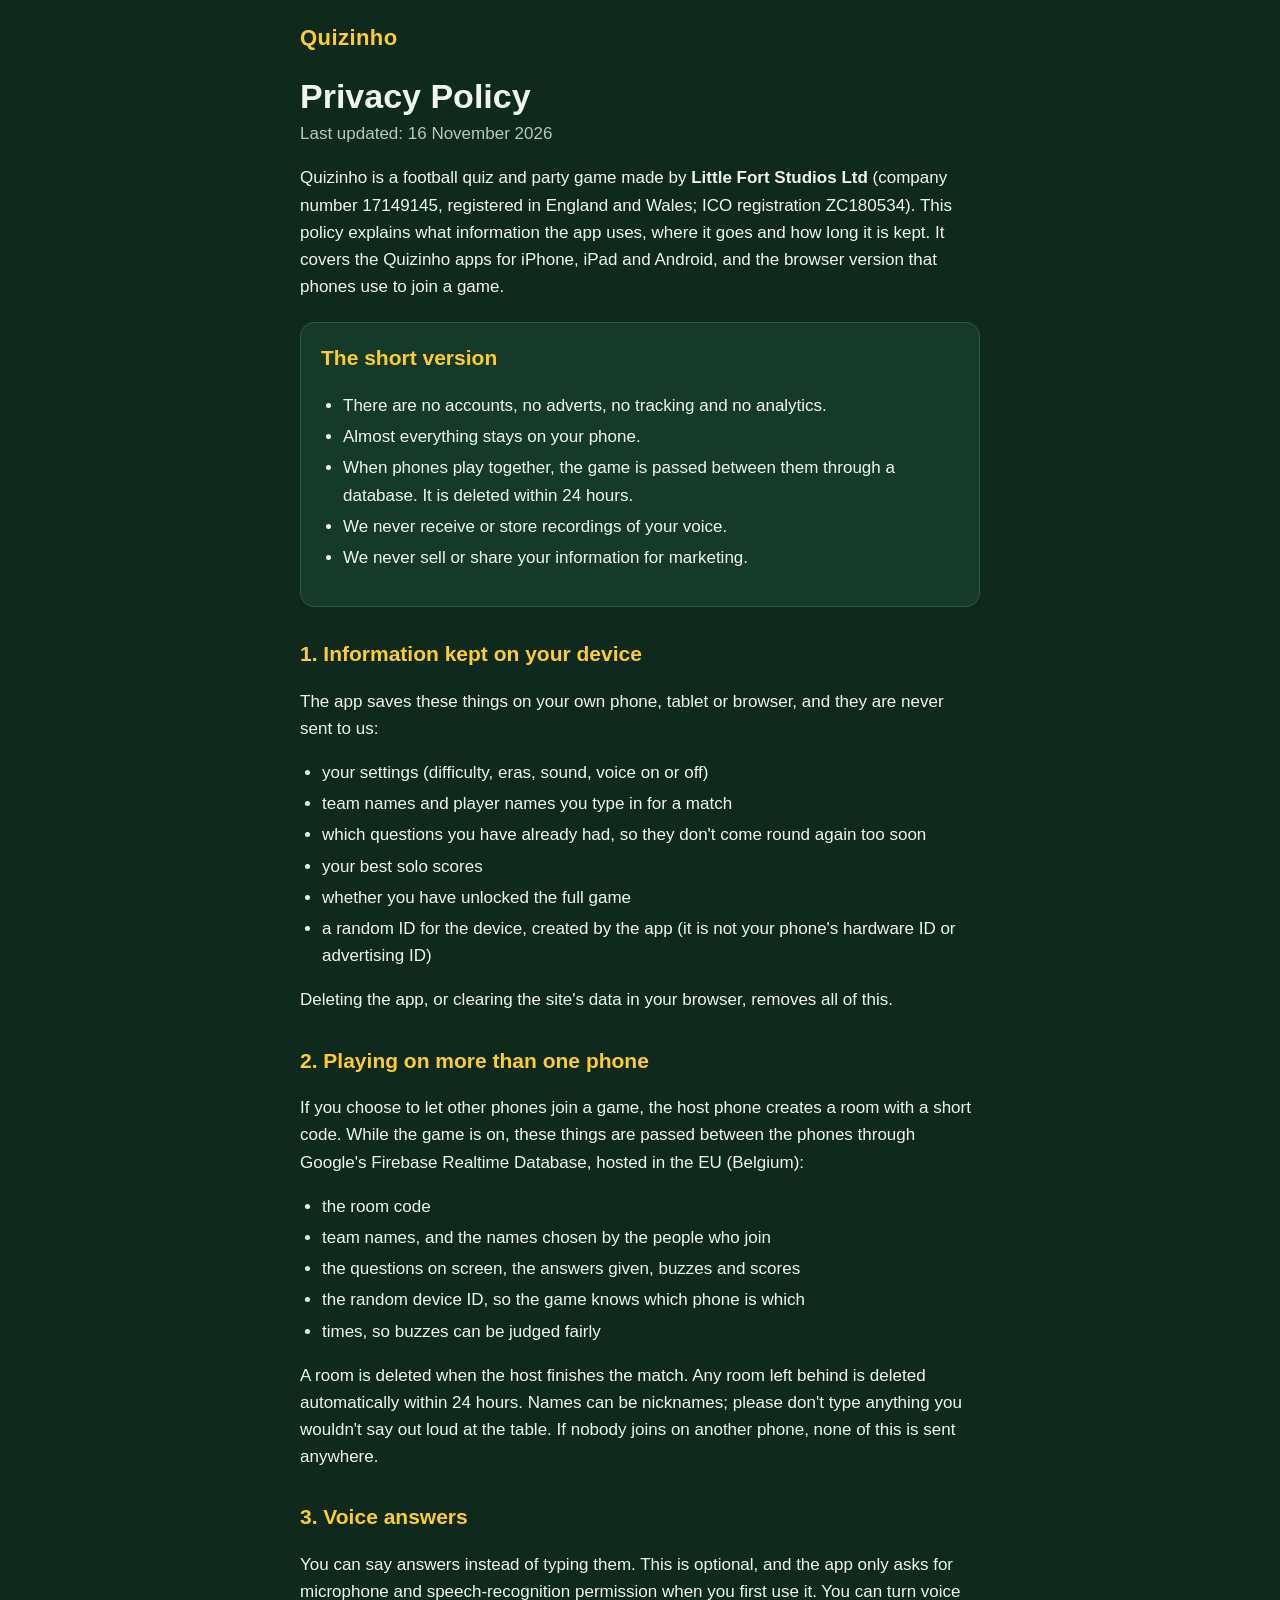
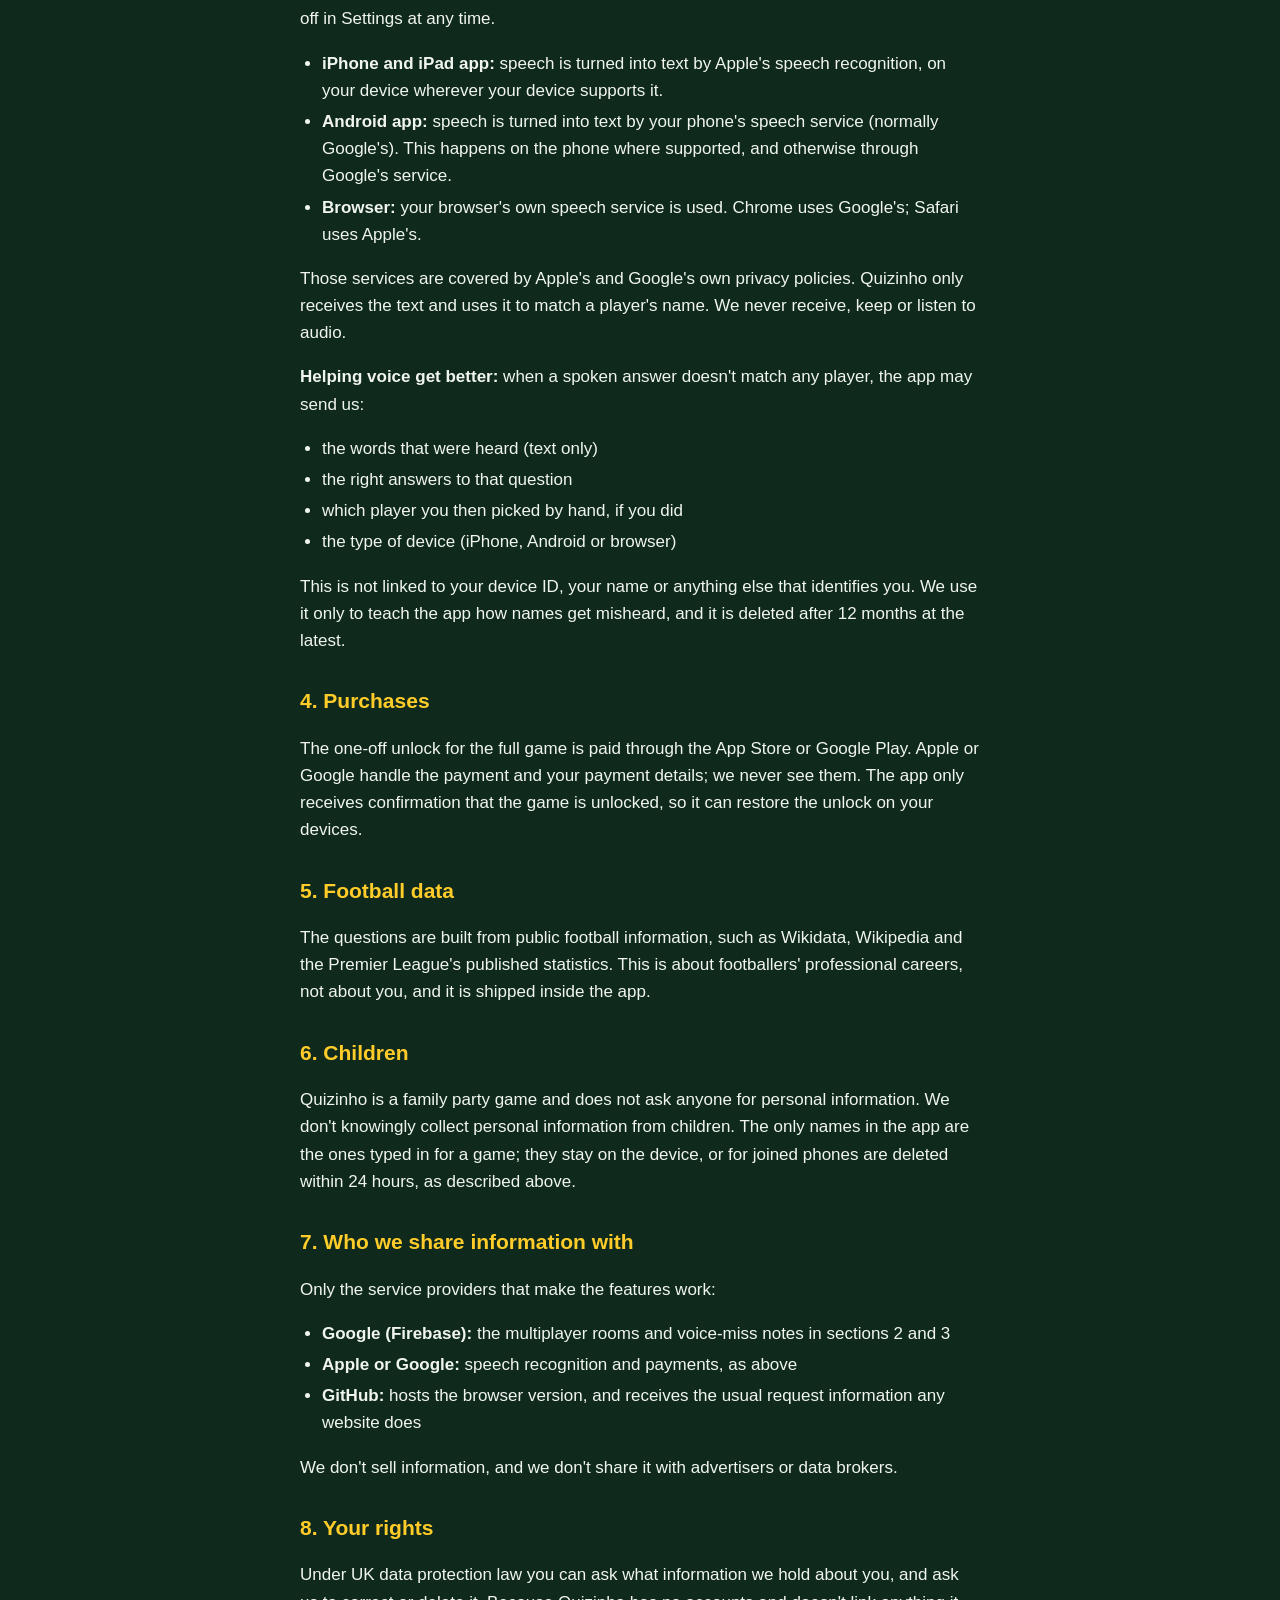
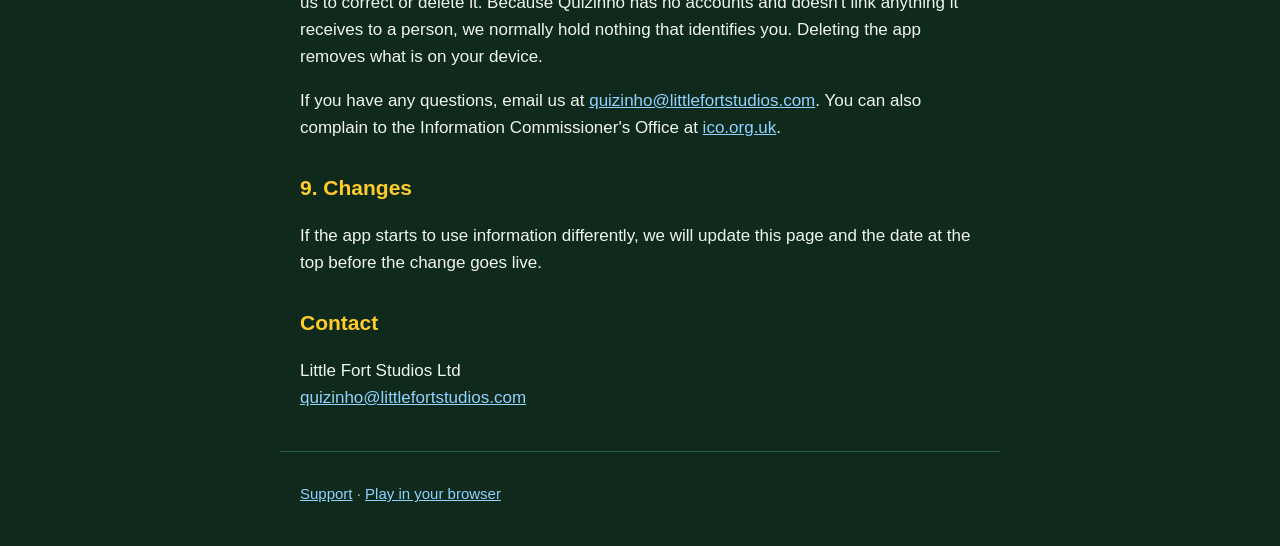
==== site/privacy/index.html @ f1d5c07c "Privacy policy and support pages (…/quizinho/privacy/, …/quizinho/support/); voice misses kept 12 mo" ====
<!doctype html>
<html lang="en-GB">
<head>
<meta charset="utf-8">
<meta name="viewport" content="width=device-width, initial-scale=1">
<title>Quizinho Privacy Policy</title>
<meta name="description" content="How Quizinho handles your information.">
<link rel="stylesheet" href="../site.css">
</head>
<body>
<header><a href="../support/" class="brand">Quizinho</a></header>
<main>
<h1>Privacy Policy</h1>
<p class="meta">Last updated: 16 November 2026</p>

<p>Quizinho is a football quiz and party game made by <strong>Little Fort Studios Ltd</strong> (company number 17149145, registered in England and Wales; ICO registration ZC180534). This policy explains what information the app uses, where it goes and how long it is kept. It covers the Quizinho apps for iPhone, iPad and Android, and the browser version that phones use to join a game.</p>

<div class="box">
<h2>The short version</h2>
<ul>
<li>There are no accounts, no adverts, no tracking and no analytics.</li>
<li>Almost everything stays on your phone.</li>
<li>When phones play together, the game is passed between them through a database. It is deleted within 24 hours.</li>
<li>We never receive or store recordings of your voice.</li>
<li>We never sell or share your information for marketing.</li>
</ul>
</div>

<h2>1. Information kept on your device</h2>
<p>The app saves these things on your own phone, tablet or browser, and they are never sent to us:</p>
<ul>
<li>your settings (difficulty, eras, sound, voice on or off)</li>
<li>team names and player names you type in for a match</li>
<li>which questions you have already had, so they don't come round again too soon</li>
<li>your best solo scores</li>
<li>whether you have unlocked the full game</li>
<li>a random ID for the device, created by the app (it is not your phone's hardware ID or advertising ID)</li>
</ul>
<p>Deleting the app, or clearing the site's data in your browser, removes all of this.</p>

<h2>2. Playing on more than one phone</h2>
<p>If you choose to let other phones join a game, the host phone creates a room with a short code. While the game is on, these things are passed between the phones through Google's Firebase Realtime Database, hosted in the EU (Belgium):</p>
<ul>
<li>the room code</li>
<li>team names, and the names chosen by the people who join</li>
<li>the questions on screen, the answers given, buzzes and scores</li>
<li>the random device ID, so the game knows which phone is which</li>
<li>times, so buzzes can be judged fairly</li>
</ul>
<p>A room is deleted when the host finishes the match. Any room left behind is deleted automatically within 24 hours. Names can be nicknames; please don't type anything you wouldn't say out loud at the table. If nobody joins on another phone, none of this is sent anywhere.</p>

<h2>3. Voice answers</h2>
<p>You can say answers instead of typing them. This is optional, and the app only asks for microphone and speech-recognition permission when you first use it. You can turn voice off in Settings at any time.</p>
<ul>
<li><strong>iPhone and iPad app:</strong> speech is turned into text by Apple's speech recognition, on your device wherever your device supports it.</li>
<li><strong>Android app:</strong> speech is turned into text by your phone's speech service (normally Google's). This happens on the phone where supported, and otherwise through Google's service.</li>
<li><strong>Browser:</strong> your browser's own speech service is used. Chrome uses Google's; Safari uses Apple's.</li>
</ul>
<p>Those services are covered by Apple's and Google's own privacy policies. Quizinho only receives the text and uses it to match a player's name. We never receive, keep or listen to audio.</p>
<p><strong>Helping voice get better:</strong> when a spoken answer doesn't match any player, the app may send us:</p>
<ul>
<li>the words that were heard (text only)</li>
<li>the right answers to that question</li>
<li>which player you then picked by hand, if you did</li>
<li>the type of device (iPhone, Android or browser)</li>
</ul>
<p>This is not linked to your device ID, your name or anything else that identifies you. We use it only to teach the app how names get misheard, and it is deleted after 12 months at the latest.</p>

<h2>4. Purchases</h2>
<p>The one-off unlock for the full game is paid through the App Store or Google Play. Apple or Google handle the payment and your payment details; we never see them. The app only receives confirmation that the game is unlocked, so it can restore the unlock on your devices.</p>

<h2>5. Football data</h2>
<p>The questions are built from public football information, such as Wikidata, Wikipedia and the Premier League's published statistics. This is about footballers' professional careers, not about you, and it is shipped inside the app.</p>

<h2>6. Children</h2>
<p>Quizinho is a family party game and does not ask anyone for personal information. We don't knowingly collect personal information from children. The only names in the app are the ones typed in for a game; they stay on the device, or for joined phones are deleted within 24 hours, as described above.</p>

<h2>7. Who we share information with</h2>
<p>Only the service providers that make the features work:</p>
<ul>
<li><strong>Google (Firebase):</strong> the multiplayer rooms and voice-miss notes in sections 2 and 3</li>
<li><strong>Apple or Google:</strong> speech recognition and payments, as above</li>
<li><strong>GitHub:</strong> hosts the browser version, and receives the usual request information any website does</li>
</ul>
<p>We don't sell information, and we don't share it with advertisers or data brokers.</p>

<h2>8. Your rights</h2>
<p>Under UK data protection law you can ask what information we hold about you, and ask us to correct or delete it. Because Quizinho has no accounts and doesn't link anything it receives to a person, we normally hold nothing that identifies you. Deleting the app removes what is on your device.</p>
<p>If you have any questions, email us at <a href="mailto:quizinho@littlefortstudios.com">quizinho@littlefortstudios.com</a>. You can also complain to the Information Commissioner's Office at <a href="https://ico.org.uk">ico.org.uk</a>.</p>

<h2>9. Changes</h2>
<p>If the app starts to use information differently, we will update this page and the date at the top before the change goes live.</p>

<h2>Contact</h2>
<p>Little Fort Studios Ltd<br><a href="mailto:quizinho@littlefortstudios.com">quizinho@littlefortstudios.com</a></p>
</main>
<footer><a href="../support/">Support</a> · <a href="../">Play in your browser</a></footer>
</body>
</html>
---- site/site.css ----
:root {
  --bg: #0f2a1d;
  --panel: #163a29;
  --line: #2b5a43;
  --text: #f1f5ef;
  --muted: #b7c8bc;
  --accent: #ffcc29;
  --link: #8fd3ff;
}
* { box-sizing: border-box; }
body {
  margin: 0;
  background: var(--bg);
  color: var(--text);
  font: 17px/1.6 -apple-system, BlinkMacSystemFont, "Segoe UI", Roboto, Helvetica, Arial, sans-serif;
}
header, main, footer {
  max-width: 720px;
  margin: 0 auto;
  padding-left: max(20px, env(safe-area-inset-left));
  padding-right: max(20px, env(safe-area-inset-right));
}
header { padding-top: 20px; padding-bottom: 4px; }
.brand { color: var(--accent); font-weight: 800; font-size: 22px; letter-spacing: .02em; text-decoration: none; }
h1 { font-size: 34px; line-height: 1.15; margin: 18px 0 4px; }
h2 { font-size: 21px; margin: 30px 0 8px; color: var(--accent); }
.box h2 { margin-top: 0; }
.meta { color: var(--muted); margin-top: 0; }
.lead { color: var(--muted); font-size: 18px; }
a { color: var(--link); }
ul { padding-left: 22px; }
li { margin: 4px 0; }
.box {
  background: var(--panel);
  border: 1px solid var(--line);
  border-radius: 14px;
  padding: 18px 20px;
  margin: 22px 0;
}
details {
  background: var(--panel);
  border: 1px solid var(--line);
  border-radius: 12px;
  padding: 12px 16px;
  margin: 10px 0;
}
summary { cursor: pointer; font-weight: 700; }
details p { margin: 10px 0 2px; color: var(--muted); }
footer { padding-top: 30px; padding-bottom: 40px; color: var(--muted); font-size: 15px; border-top: 1px solid var(--line); margin-top: 40px; }
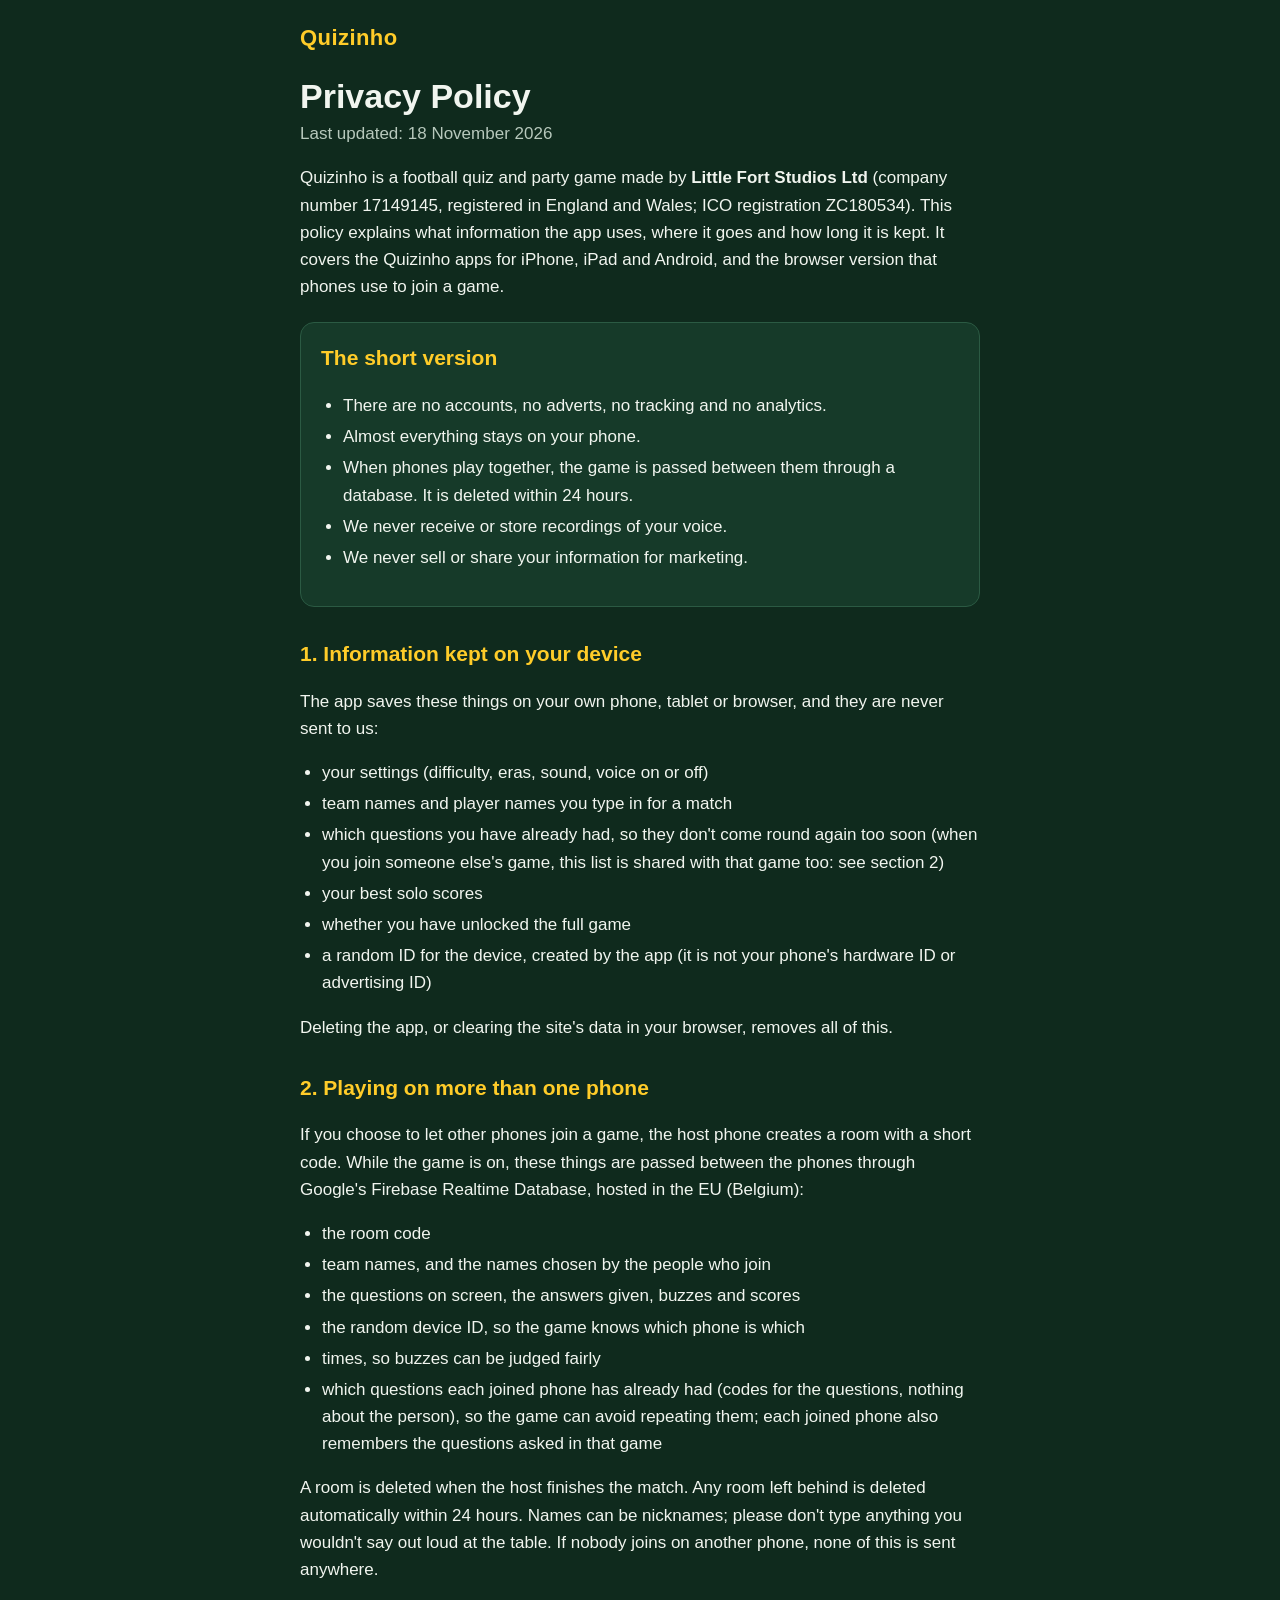
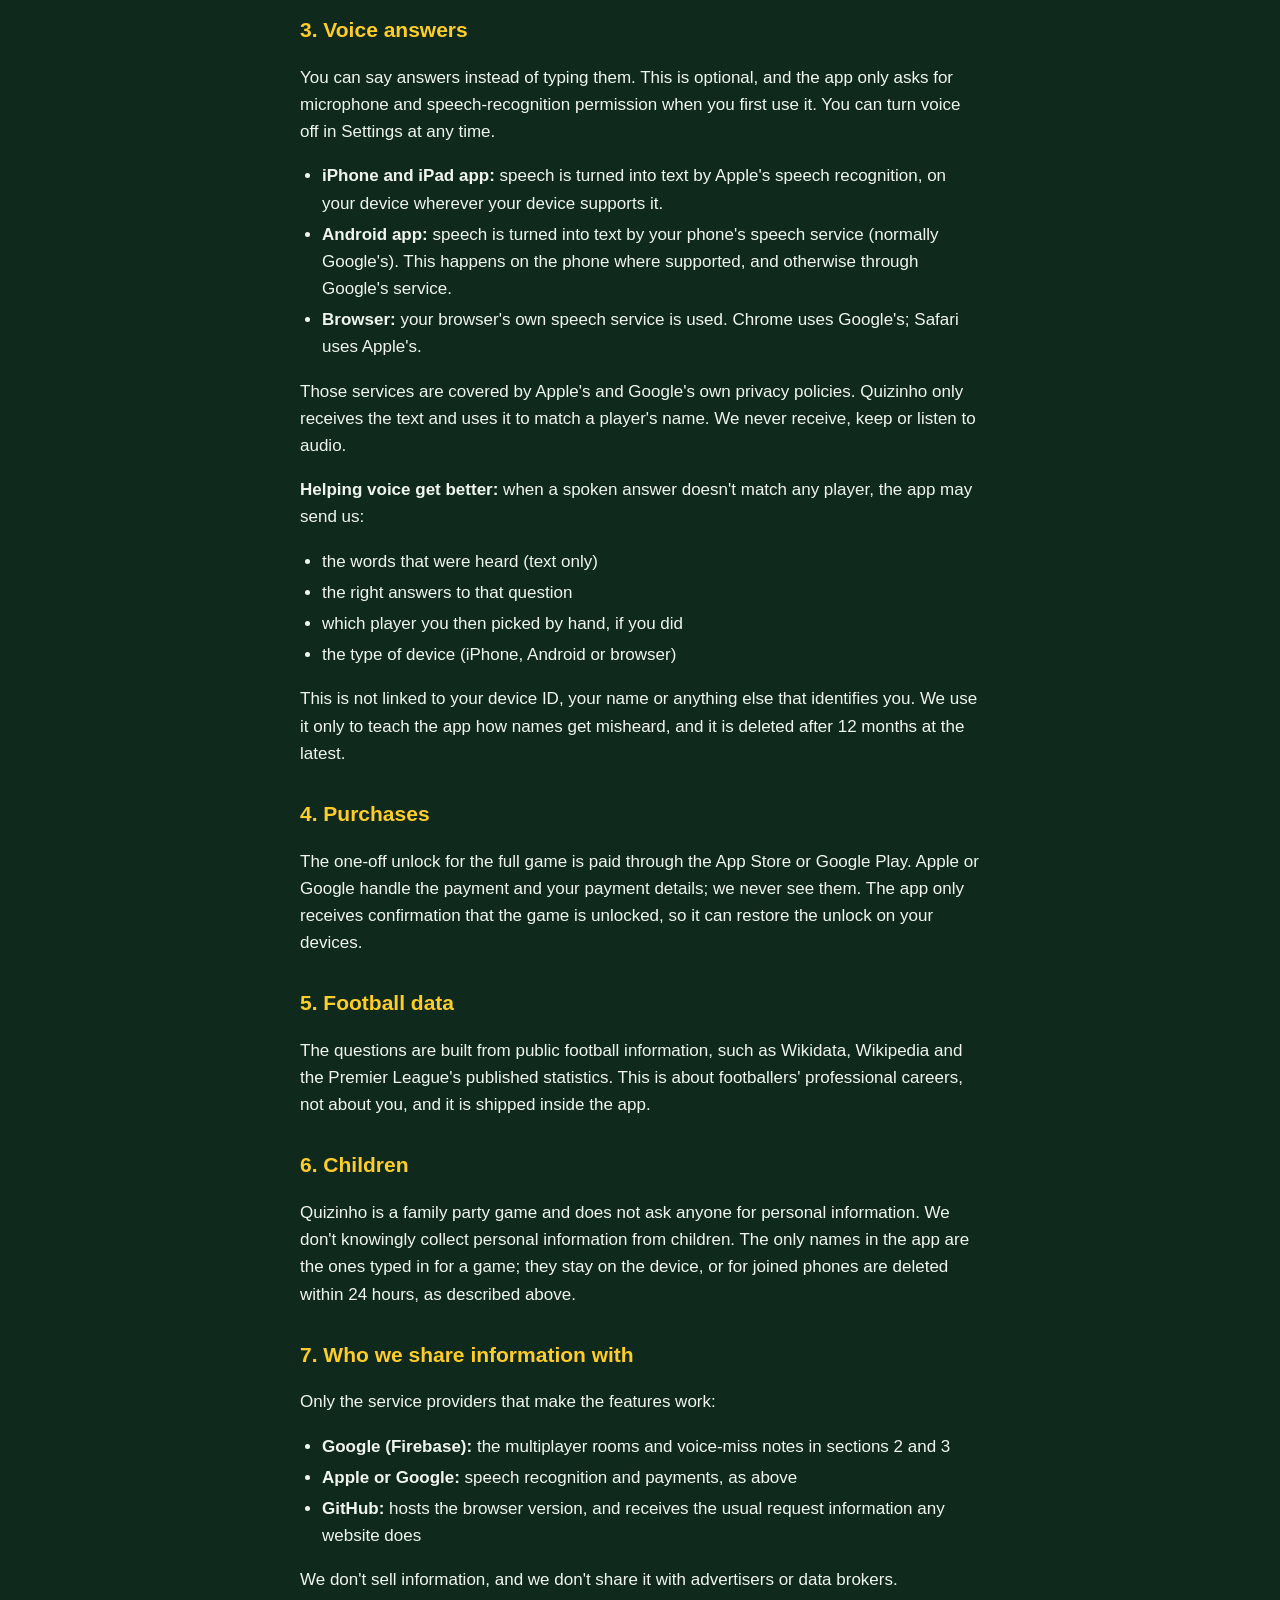
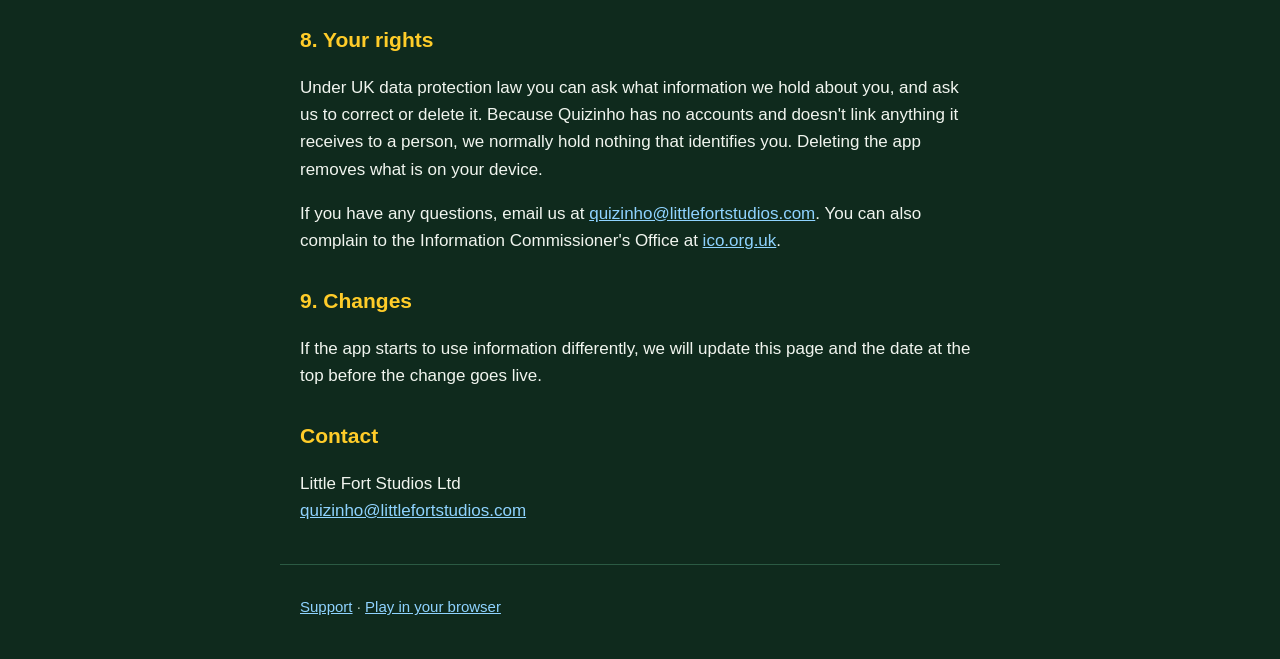
==== commit ac914720: "Privacy policy: joined phones share which questions they've had with the game Co-Authored-By: Claude" ====
--- a/site/privacy/index.html
+++ b/site/privacy/index.html
@@ -11,7 +11,7 @@
 <header><a href="../support/" class="brand">Quizinho</a></header>
 <main>
 <h1>Privacy Policy</h1>
-<p class="meta">Last updated: 16 November 2026</p>
+<p class="meta">Last updated: 18 November 2026</p>
 
 <p>Quizinho is a football quiz and party game made by <strong>Little Fort Studios Ltd</strong> (company number 17149145, registered in England and Wales; ICO registration ZC180534). This policy explains what information the app uses, where it goes and how long it is kept. It covers the Quizinho apps for iPhone, iPad and Android, and the browser version that phones use to join a game.</p>
 
@@ -31,7 +31,7 @@
 <ul>
 <li>your settings (difficulty, eras, sound, voice on or off)</li>
 <li>team names and player names you type in for a match</li>
-<li>which questions you have already had, so they don't come round again too soon</li>
+<li>which questions you have already had, so they don't come round again too soon (when you join someone else's game, this list is shared with that game too: see section 2)</li>
 <li>your best solo scores</li>
 <li>whether you have unlocked the full game</li>
 <li>a random ID for the device, created by the app (it is not your phone's hardware ID or advertising ID)</li>
@@ -46,6 +46,7 @@
 <li>the questions on screen, the answers given, buzzes and scores</li>
 <li>the random device ID, so the game knows which phone is which</li>
 <li>times, so buzzes can be judged fairly</li>
+<li>which questions each joined phone has already had (codes for the questions, nothing about the person), so the game can avoid repeating them; each joined phone also remembers the questions asked in that game</li>
 </ul>
 <p>A room is deleted when the host finishes the match. Any room left behind is deleted automatically within 24 hours. Names can be nicknames; please don't type anything you wouldn't say out loud at the table. If nobody joins on another phone, none of this is sent anywhere.</p>
 
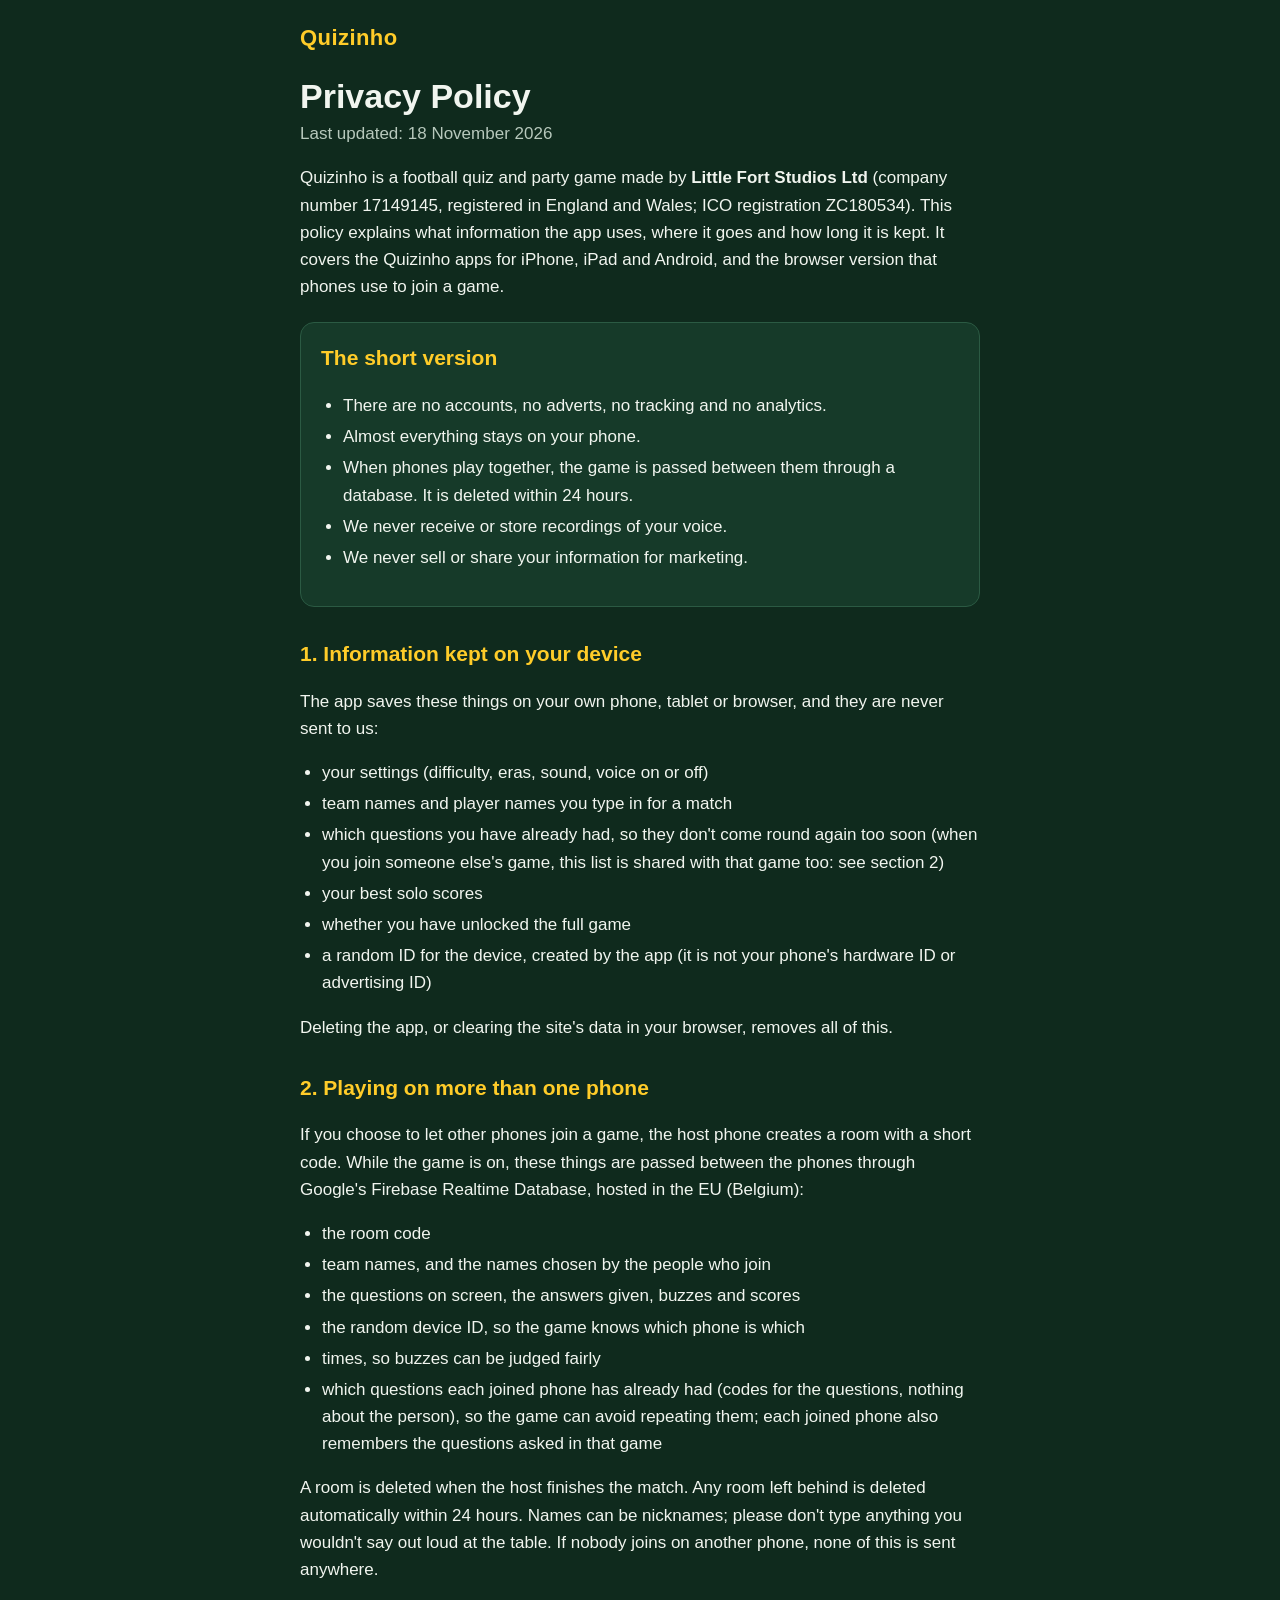
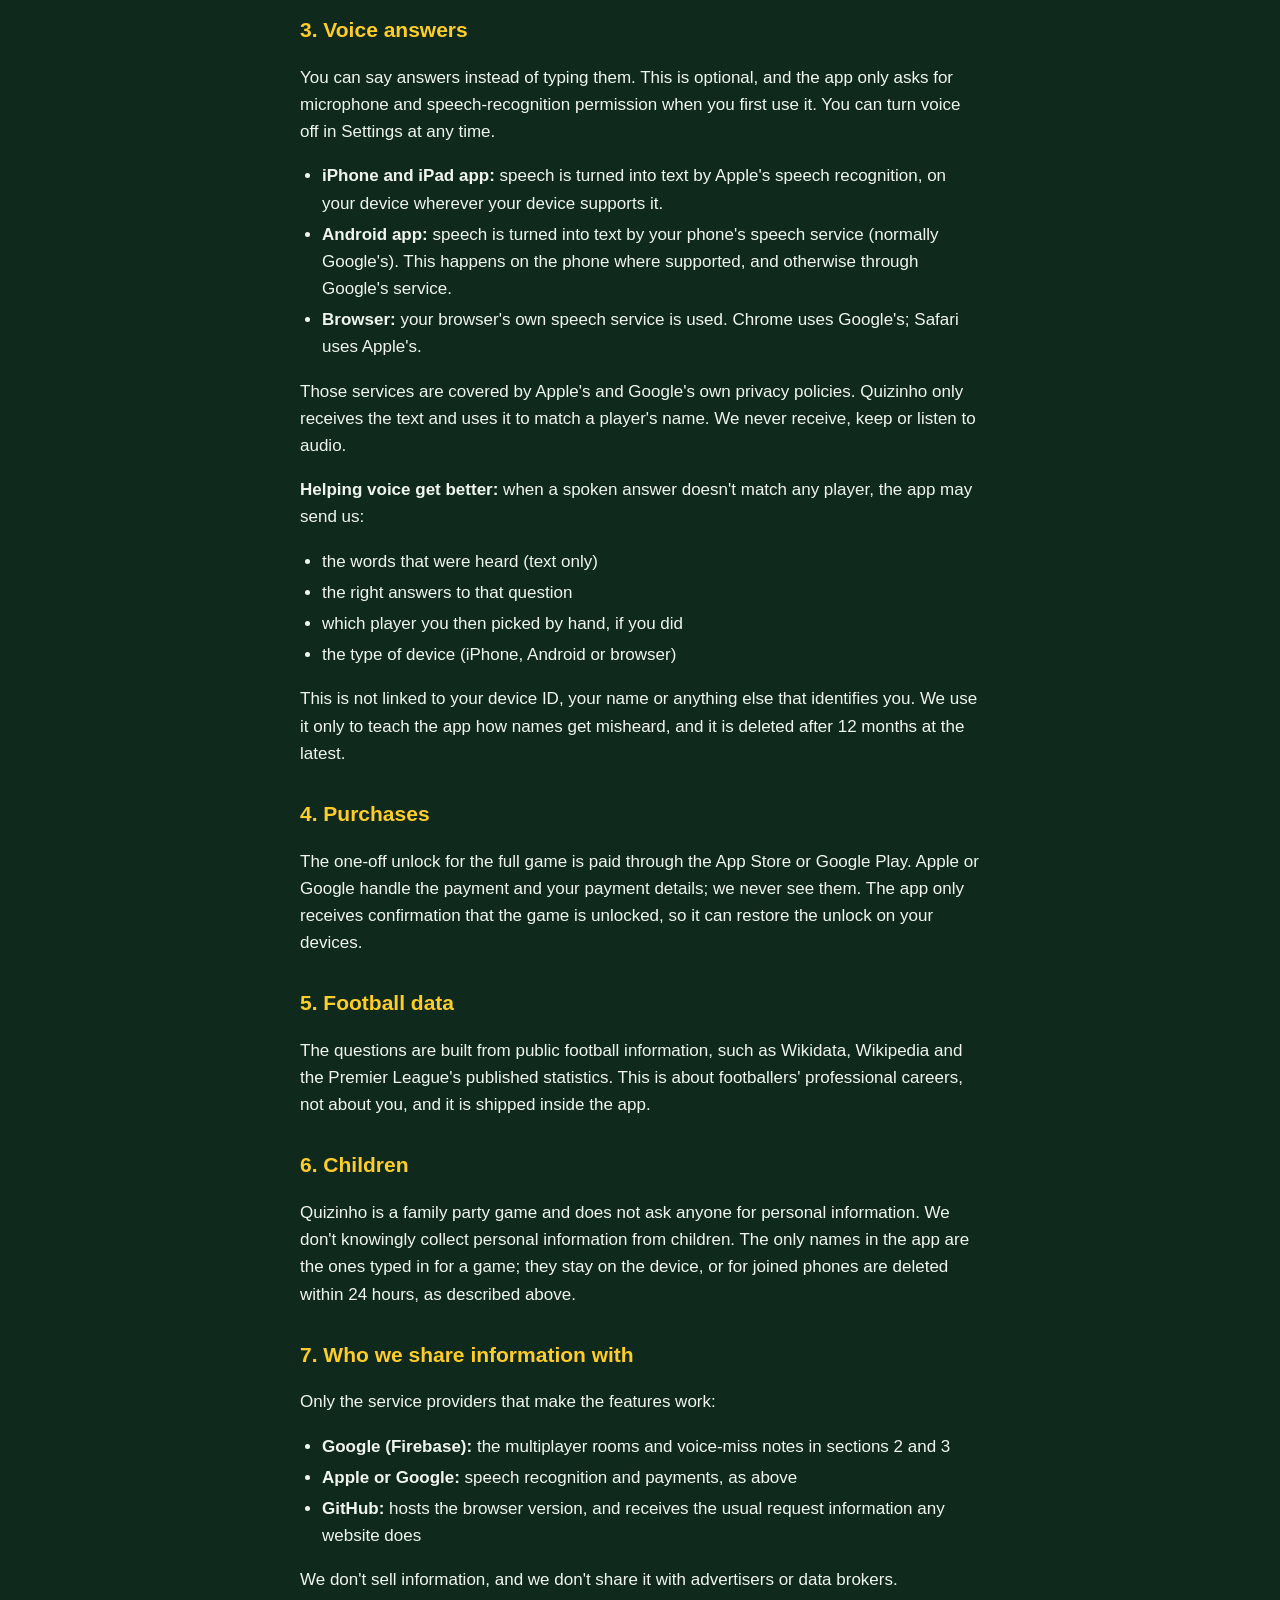
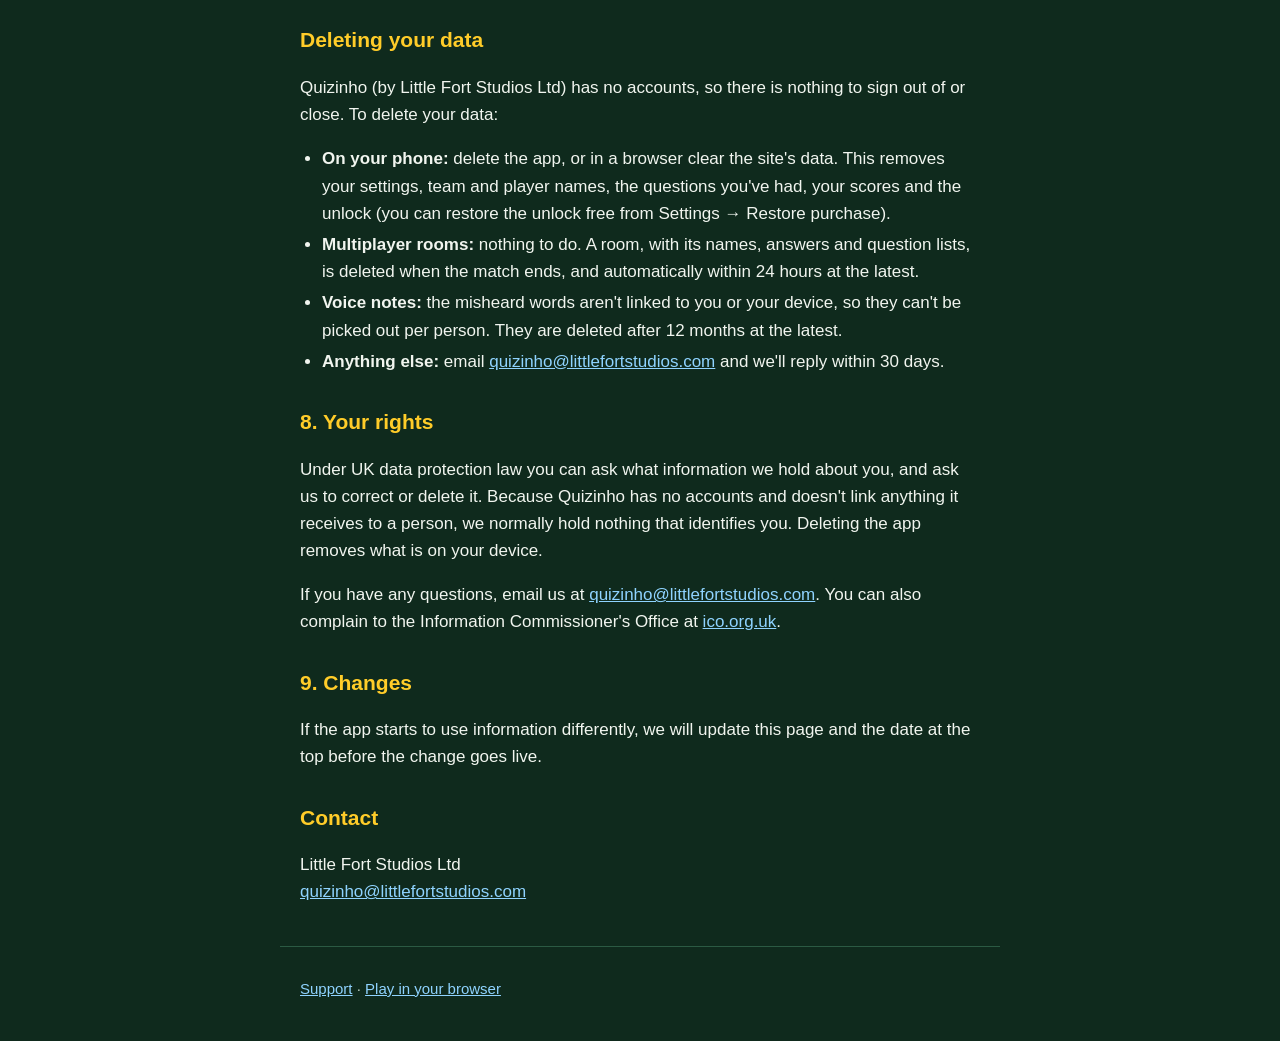
==== commit ec587233: "Privacy policy: a Deleting your data section (Play's data deletion link) Co-Authored-By: Claude Opus" ====
--- a/site/privacy/index.html
+++ b/site/privacy/index.html
@@ -85,6 +85,15 @@
 </ul>
 <p>We don't sell information, and we don't share it with advertisers or data brokers.</p>
 
+<h2 id="delete">Deleting your data</h2>
+<p>Quizinho (by Little Fort Studios Ltd) has no accounts, so there is nothing to sign out of or close. To delete your data:</p>
+<ul>
+<li><strong>On your phone:</strong> delete the app, or in a browser clear the site's data. This removes your settings, team and player names, the questions you've had, your scores and the unlock (you can restore the unlock free from Settings → Restore purchase).</li>
+<li><strong>Multiplayer rooms:</strong> nothing to do. A room, with its names, answers and question lists, is deleted when the match ends, and automatically within 24 hours at the latest.</li>
+<li><strong>Voice notes:</strong> the misheard words aren't linked to you or your device, so they can't be picked out per person. They are deleted after 12 months at the latest.</li>
+<li><strong>Anything else:</strong> email <a href="mailto:quizinho@littlefortstudios.com">quizinho@littlefortstudios.com</a> and we'll reply within 30 days.</li>
+</ul>
+
 <h2>8. Your rights</h2>
 <p>Under UK data protection law you can ask what information we hold about you, and ask us to correct or delete it. Because Quizinho has no accounts and doesn't link anything it receives to a person, we normally hold nothing that identifies you. Deleting the app removes what is on your device.</p>
 <p>If you have any questions, email us at <a href="mailto:quizinho@littlefortstudios.com">quizinho@littlefortstudios.com</a>. You can also complain to the Information Commissioner's Office at <a href="https://ico.org.uk">ico.org.uk</a>.</p>
